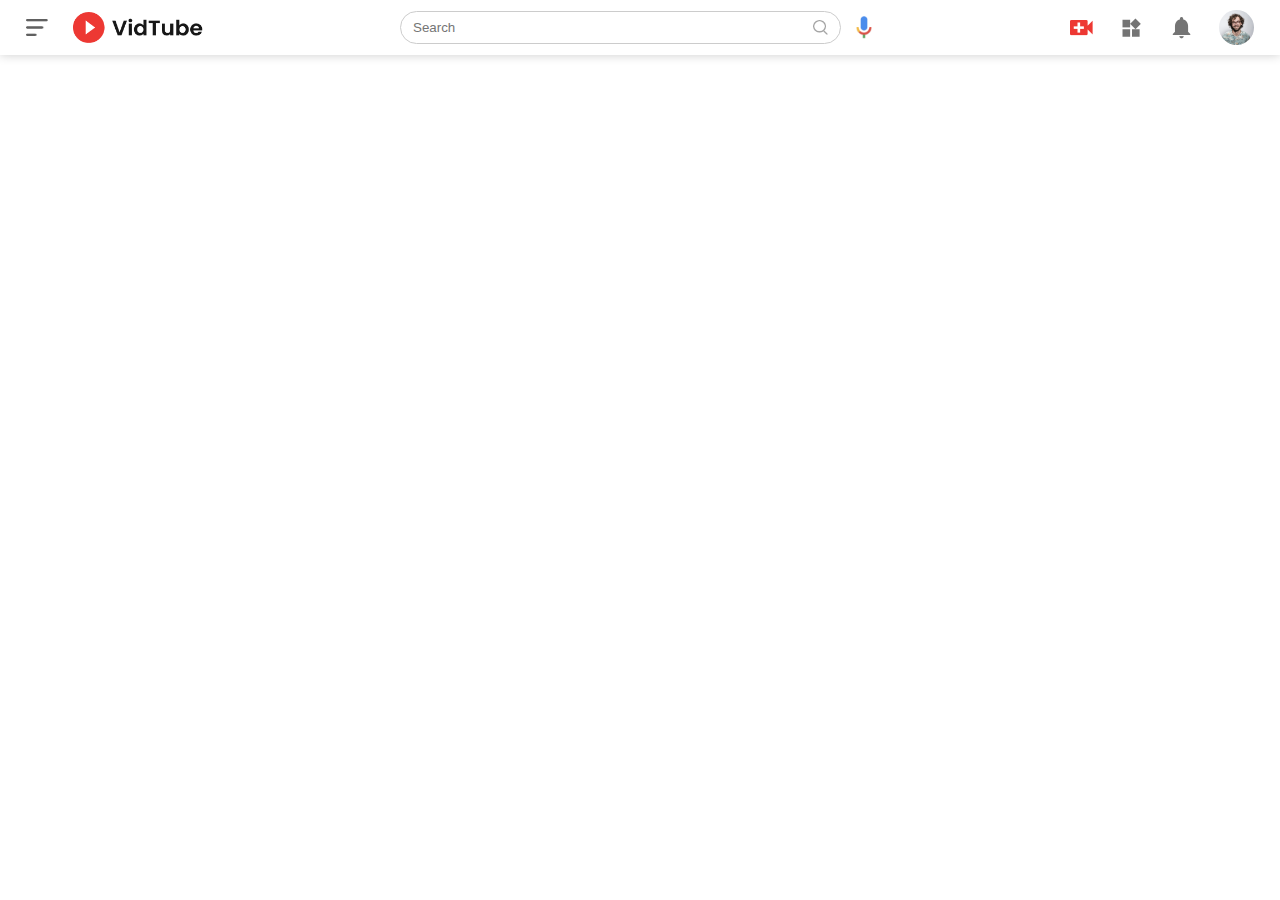
==== index.html @ 9e411918 "top navigation bar" ====
<!DOCTYPE html>
<html lang="en">
<head>
  <meta charset="UTF-8">
  <meta http-equiv="X-UA-Compatible" content="IE=edge">
  <meta name="viewport" content="width=device-width, initial-scale=1.0">
  <link rel="stylesheet" href="style.css">
  <title>Video Sharing Website - sr7</title>
</head>
<body>
   <nav class="flex-div">
      <div class="nav-left flex-div" >
        <img src="images/menu.png" alt="menu" class="menu-icon">
        <img src="images/logo.png" alt="logo" class="logo">


      </div>
      <div class="nav-middle flex-div">
          <div class="search-box flex-div">
              <input type="text" placeholder="Search">
              <img src="images/search.png" alt="search">
          </div>
          <img src="images/voice-search.png" alt="voice" class="mic-icon">
      </div>
      <div class="nav-right flex-div">
        <img src="images/upload.png" alt="upload">
        <img src="images/more.png" alt="more">
        <img src="images/notification.png" alt="notification">
        <img src="images/Jack.png" alt="Jack" class="user-icon">
      </div>
   </nav>
</body>
</html>
---- style.css ----
*{
  margin: 0 ;
  padding: 0;
  font-family: 'poppins' , sans-serif ;
  box-sizing: border-box;
}

a{
  text-decoration: none;
  color: #5a5a5a;
}
img{
  cursor: pointer;
}

.flex-div{
  display: flex;
  align-items: center;
}

nav{
  padding: 10px 2%;
  justify-content: space-between;
  box-shadow: 0 0 10px rgba(0,0,0,0.2);
  background-color: #fff;
  position: static;
  top: 0;
  z-index: 10;
}
.nav-right img{
  width: 25px;
  margin-right: 25px;
}
.nav-right .user-icon{
  width: 35px;
  border-radius: 50%;
  margin-right: 0;
}

.nav-left .menu-icon{
  width: 22px;
  margin-right: 25px;
}
.nav-left .logo{
  width: 130px;
  
}

.nav-middle .mic-icon{
   width: 16px;
}
.nav-middle .search-box{
  border: 1px solid #ccc;
  margin-right: 15px;
  padding: 8px 12px;
  border-radius: 25px;
}
.nav-middle .search-box input{
  width: 400px;
  border: 0;
  outline: 0;
  background: transparent;
}
.nav-middle .search-box img{
  width: 15px;
}
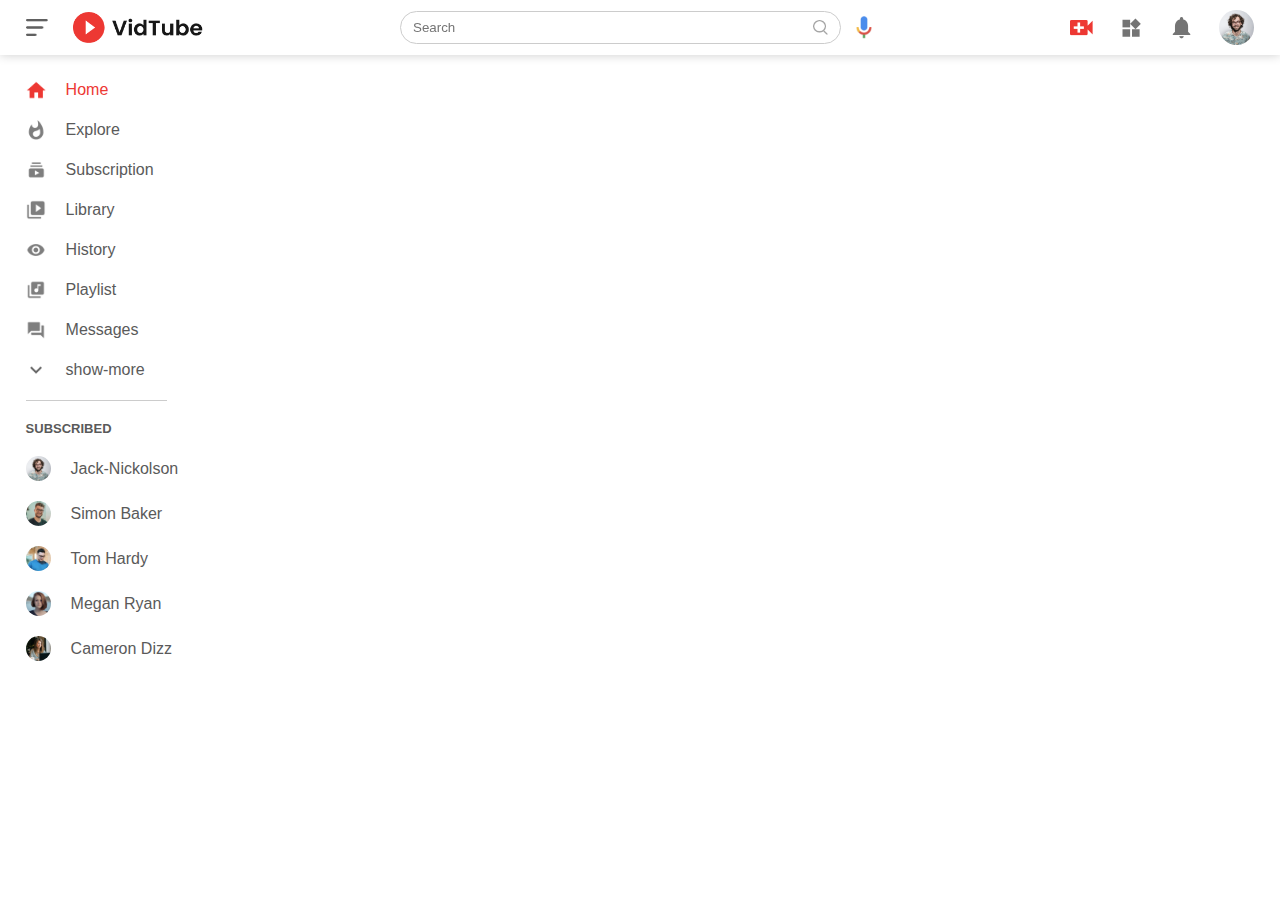
==== commit 092e8aba: "added sidebar" ====
--- a/index.html
+++ b/index.html
@@ -29,5 +29,28 @@
         <img src="images/Jack.png" alt="Jack" class="user-icon">
       </div>
    </nav>
+
+   <!----------------side bar------------------>
+   <div class="sidebar">
+        <div class="shortcut-links">
+          <a href=""> <img src="images/home.png"><p>Home</p></a>
+          <a href=""> <img src="images/explore.png"><p>Explore</p></a>
+          <a href=""> <img src="images/subscriprion.png"><p>Subscription</p></a>
+          <a href=""> <img src="images/library.png"><p>Library</p></a>
+          <a href=""> <img src="images/history.png"><p>History</p></a>
+          <a href=""> <img src="images/playlist.png"><p>Playlist</p></a>
+          <a href=""> <img src="images/messages.png"><p>Messages</p></a>
+          <a href=""> <img src="images/show-more.png"><p>show-more</p></a>
+          <hr>
+        </div>
+        <div class="subscribed-list">
+          <h3>SUBSCRIBED</h3>
+          <a href=""> <img src="images/Jack.png"><p>Jack-Nickolson</p></a>
+          <a href=""> <img src="images/simon.png"><p>Simon Baker</p></a>
+          <a href=""> <img src="images/tom.png"><p>Tom Hardy</p></a>
+          <a href=""> <img src="images/megan.png"><p>Megan Ryan</p></a>
+          <a href=""> <img src="images/cameron.png"><p>Cameron Dizz</p></a>
+        </div>
+   </div>
 </body>
 </html>--- a/style.css
+++ b/style.css
@@ -23,7 +23,7 @@
   justify-content: space-between;
   box-shadow: 0 0 10px rgba(0,0,0,0.2);
   background-color: #fff;
-  position: static;
+  position: sticky;
   top: 0;
   z-index: 10;
 }
@@ -63,4 +63,54 @@
 }
 .nav-middle .search-box img{
   width: 15px;
+}
+
+/*--------------SideBar-----------*/
+.sidebar{
+  background: #fff;
+  width: 15%;
+  height: 100vh;
+  position: fixed;
+  top: 0;
+  padding-left: 2%;
+  padding-top: 80px;
+}
+.shortcut-links a img{
+  width: 20px;
+  margin-right: 20px;
+}
+.shortcut-links a{
+  display: flex;
+  align-items: center;
+  margin-bottom:20px;
+  width: fit-content;
+  flex-wrap: wrap;
+}
+.shortcut-links a:first-child{
+  color: #ed3833;
+}
+
+.sidebar hr{
+  border:0;
+  height: 1px;
+  background: #ccc;
+  width: 85%;
+}
+
+.subscribed-list h3{
+  font-size: 13px;
+  margin: 20px 0;
+  color: #5a5a5a;
+}
+.subscribed-list a{
+   display: flex;
+   align-items: center;
+   margin-bottom: 20px;
+   width: fit-content;
+   flex-wrap: wrap;
+}
+.subscribed-list img{
+  width: 25px;
+  border-radius: 50%;
+  margin-right: 20px;
 }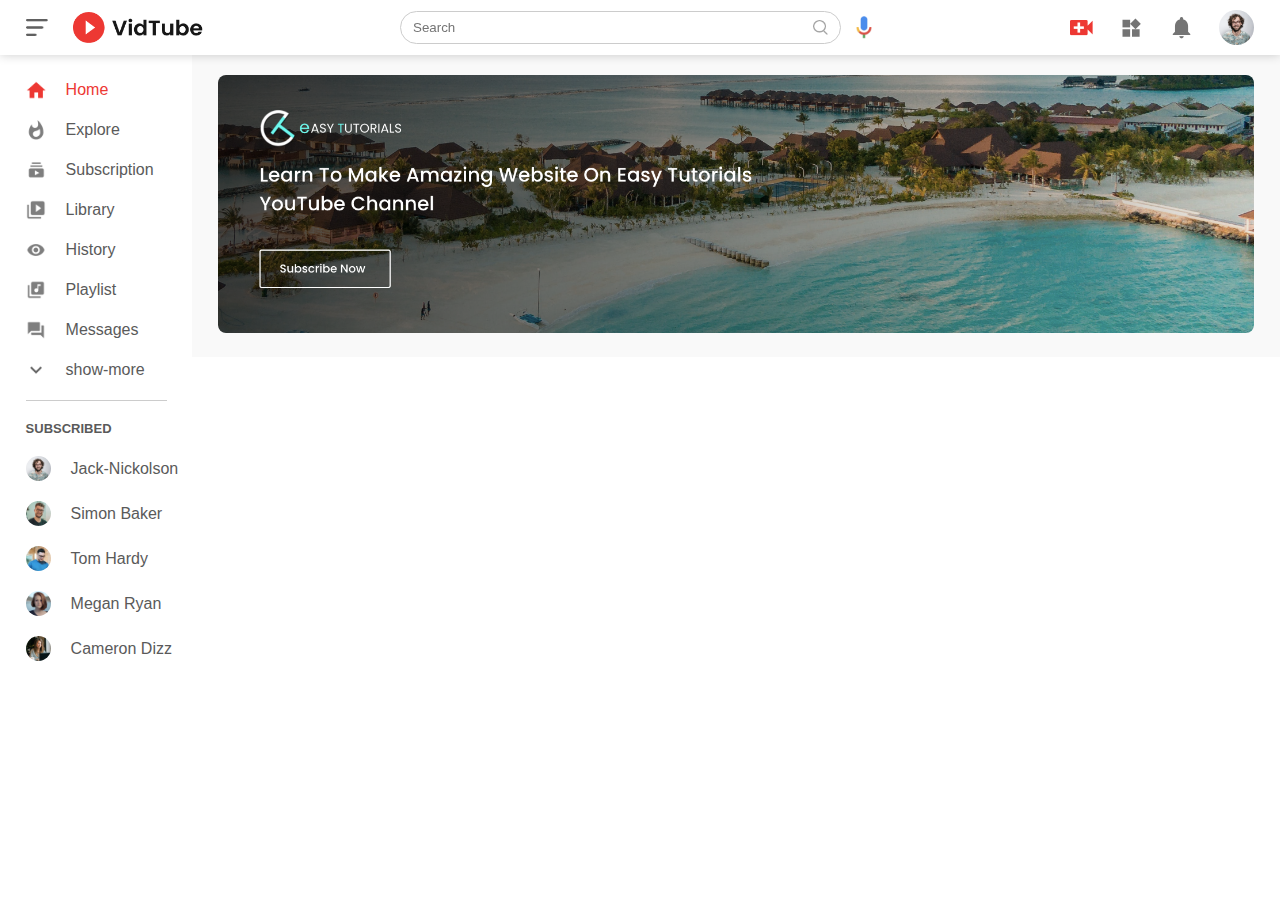
==== commit 803f7c16: "added banner" ====
--- a/index.html
+++ b/index.html
@@ -52,5 +52,23 @@
           <a href=""> <img src="images/cameron.png"><p>Cameron Dizz</p></a>
         </div>
    </div>
+
+
+   <!----------main------------->
+     <div class="container">
+      <div class="banner">
+        <img src="images/banner.png" alt="banner">
+      </div>
+     </div>
+
+
+
+
+
+
+
+
+
+   <script src="script.js"></script>
 </body>
 </html>--- a/style.css
+++ b/style.css
@@ -113,4 +113,35 @@
   width: 25px;
   border-radius: 50%;
   margin-right: 20px;
+}
+.small-sidebar{
+  width: 5%;
+
+}
+.small-sidebar a p{
+  display: none;
+}
+.small-sidebar h3{
+  display: none;
+}
+.small-sidebar hr{
+  width: 50%;
+  margin-bottom: 25px;
+}
+
+/*----------main------------*/
+.container{
+  background: #f9f9f9;
+  padding-left: 17%;
+  padding-right: 2%;
+  padding-top: 20px;
+  padding-bottom: 20px;
+}
+.banner{
+  width: 100%;
+}
+.banner img{
+  width: 100%;
+  border-radius: 8px;
+
 }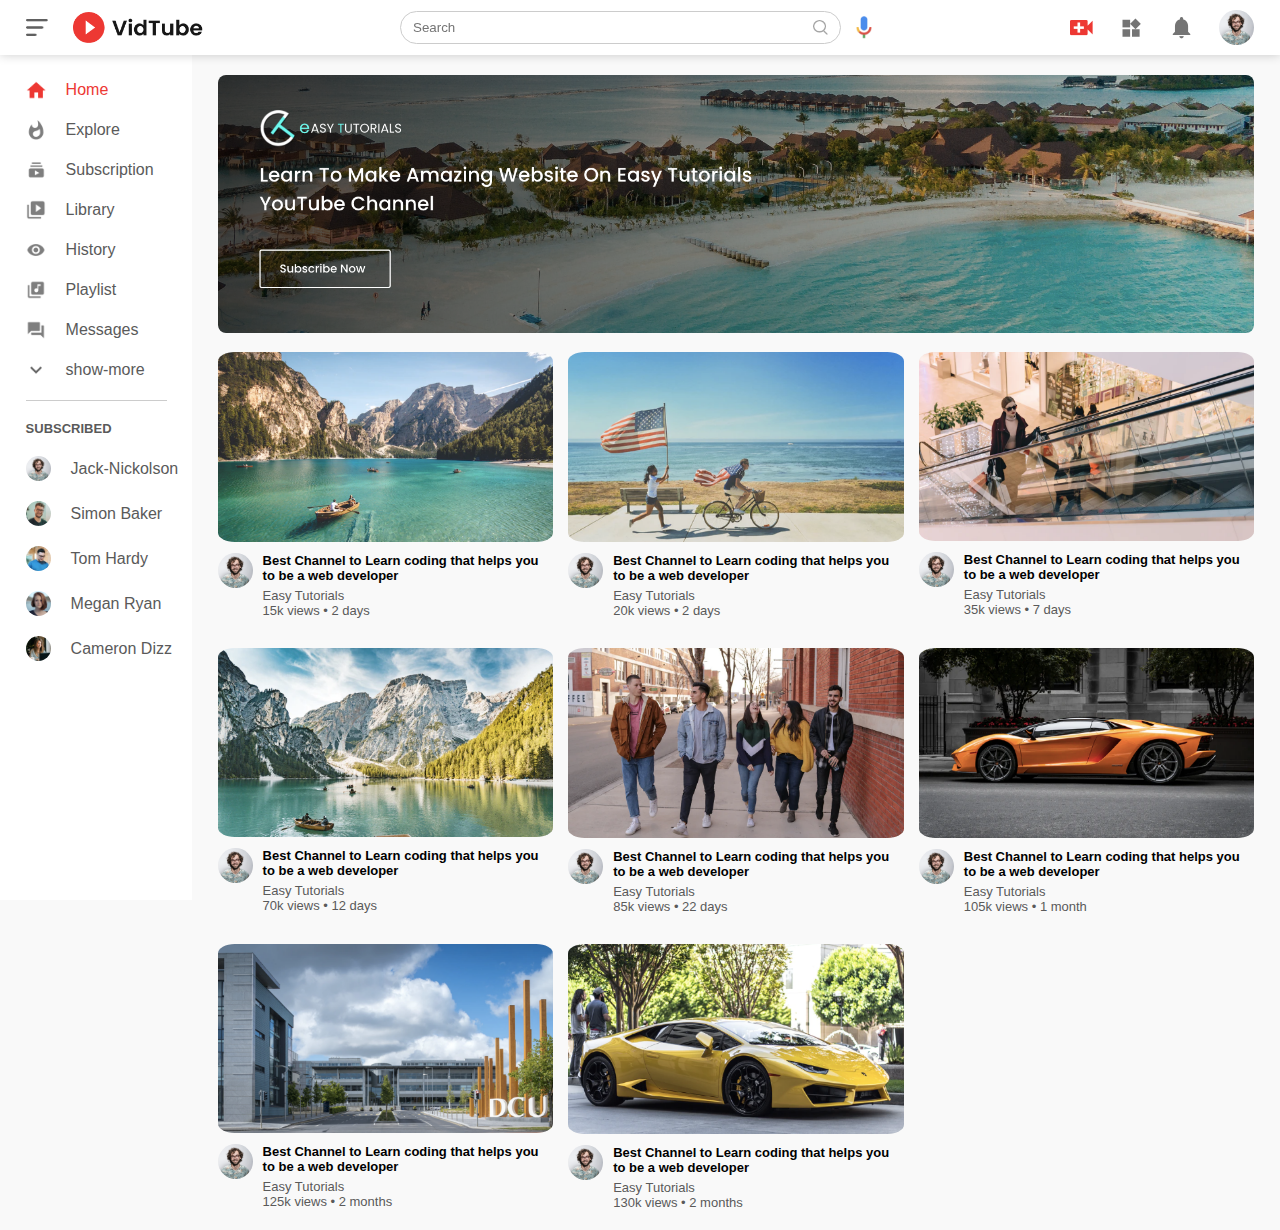
==== commit c3451631: "added main content" ====
--- a/index.html
+++ b/index.html
@@ -59,6 +59,101 @@
       <div class="banner">
         <img src="images/banner.png" alt="banner">
       </div>
+
+      <div class="list-container">
+        <div class="vid-list">
+          <a href=""><img src="images/thumbnail1.png" alt="thumbnail1" class="thumbnail"></a>
+          <div class="flex-div">
+            <img src="images/Jack.png">
+            <div class="vid-info">
+              <a href="">Best Channel to Learn coding that helps you to be a web developer</a>
+              <p>Easy Tutorials</p>
+              <p>15k views &bull; 2 days</p>
+            </div>
+          </div>
+        </div>
+        <div class="vid-list">
+          <a href=""><img src="images/thumbnail2.png" alt="thumbnail1" class="thumbnail"></a>
+          <div class="flex-div">
+            <img src="images/Jack.png">
+            <div class="vid-info">
+              <a href="">Best Channel to Learn coding that helps you to be a web developer</a>
+              <p>Easy Tutorials</p>
+              <p>20k views &bull; 2 days</p>
+            </div>
+          </div>
+        </div>
+        <div class="vid-list">
+          <a href=""><img src="images/thumbnail3.png" alt="thumbnail1" class="thumbnail"></a>
+          <div class="flex-div">
+            <img src="images/Jack.png">
+            <div class="vid-info">
+              <a href="">Best Channel to Learn coding that helps you to be a web developer</a>
+              <p>Easy Tutorials</p>
+              <p>35k views &bull; 7 days</p>
+            </div>
+          </div>
+        </div>
+        <div class="vid-list">
+          <a href=""><img src="images/thumbnail4.png" alt="thumbnail1" class="thumbnail"></a>
+          <div class="flex-div">
+            <img src="images/Jack.png">
+            <div class="vid-info">
+              <a href="">Best Channel to Learn coding that helps you to be a web developer</a>
+              <p>Easy Tutorials</p>
+              <p>70k views &bull; 12 days</p>
+            </div>
+          </div>
+        </div>
+        <div class="vid-list">
+          <a href=""><img src="images/thumbnail5.png" alt="thumbnail1" class="thumbnail"></a>
+          <div class="flex-div">
+            <img src="images/Jack.png">
+            <div class="vid-info">
+              <a href="">Best Channel to Learn coding that helps you to be a web developer</a>
+              <p>Easy Tutorials</p>
+              <p>85k views &bull; 22 days</p>
+            </div>
+          </div>
+        </div>
+        <div class="vid-list">
+          <a href=""><img src="images/thumbnail6.png" alt="thumbnail1" class="thumbnail"></a>
+          <div class="flex-div">
+            <img src="images/Jack.png">
+            <div class="vid-info">
+              <a href="">Best Channel to Learn coding that helps you to be a web developer</a>
+              <p>Easy Tutorials</p>
+              <p>105k views &bull; 1 month</p>
+            </div>
+          </div>
+        </div>
+        <div class="vid-list">
+          <a href=""><img src="images/thumbnail7.png" alt="thumbnail1" class="thumbnail"></a>
+          <div class="flex-div">
+            <img src="images/Jack.png">
+            <div class="vid-info">
+              <a href="">Best Channel to Learn coding that helps you to be a web developer</a>
+              <p>Easy Tutorials</p>
+              <p>125k views &bull; 2 months</p>
+            </div>
+          </div>
+        </div>
+        <div class="vid-list">
+          <a href=""><img src="images/thumbnail8.png" alt="thumbnail1" class="thumbnail"></a>
+          <div class="flex-div">
+            <img src="images/Jack.png">
+            <div class="vid-info">
+              <a href="">Best Channel to Learn coding that helps you to be a web developer</a>
+              <p>Easy Tutorials</p>
+              <p>130k views &bull; 2 months</p>
+            </div>
+          </div>
+        </div>
+
+
+
+
+      </div>
      </div>
 
 
--- a/style.css
+++ b/style.css
@@ -144,4 +144,35 @@
   width: 100%;
   border-radius: 8px;
 
+}
+
+.list-container{
+  display: grid;
+  grid-template-columns: repeat(auto-fit, minmax(250px,1fr));
+  grid-column-gap: 15px;
+  grid-row-gap: 30px;
+  margin-top: 15px;
+}
+.vid-list .thumbnail{
+    width: 100%;
+    border-radius: 5%;
+}
+.vid-list .flex-div{
+  align-items: flex-start;
+  margin-top: 7px;
+}
+.vid-list .flex-div img{
+  width: 35px;
+  margin-right: 10px;
+  border-radius: 50%;
+}
+.vid-info{
+  color: #5a5a5a;
+  font-size: 13px;
+}
+.vid-info a{
+  color: #000;
+  font-weight: 600;
+  display: block;
+  margin-bottom: 5px;
 }